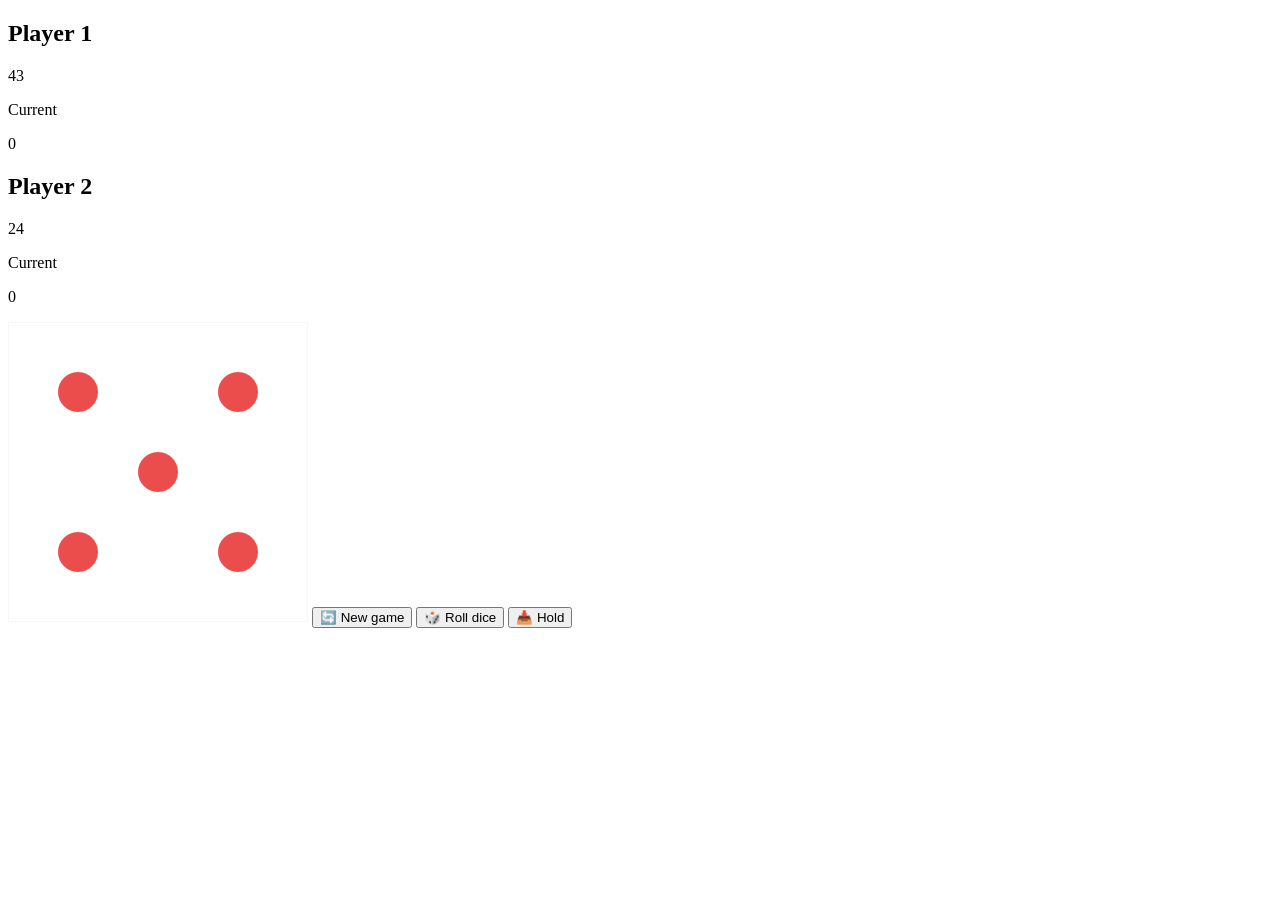
==== complete-javascript-course-master/complete-javascript-course-master/07-Pig-Game/starter/index.html @ 2612bc63 "Practicing Day 1 - JS" ====
<!DOCTYPE html>
<html lang="en">
  <head>
    <meta charset="UTF-8" />
    <meta name="viewport" content="width=device-width, initial-scale=1.0" />
    <meta http-equiv="X-UA-Compatible" content="ie=edge" />
    <link rel="stylesheet" href="style.css" />
    <title>Pig Game</title>
  </head>
  <body>
    <main>
      <section class="player player--0 player--active">
        <h2 class="name" id="name--0">Player 1</h2>
        <p class="score" id="score--0">43</p>
        <div class="current">
          <p class="current-label">Current</p>
          <p class="current-score" id="current--0">0</p>
        </div>
      </section>
      <section class="player player--1">
        <h2 class="name" id="name--1">Player 2</h2>
        <p class="score" id="score--1">24</p>
        <div class="current">
          <p class="current-label">Current</p>
          <p class="current-score" id="current--1">0</p>
        </div>
      </section>

      <img src="dice-5.png" alt="Playing dice" class="dice" />
      <button class="btn btn--new">🔄 New game</button>
      <button class="btn btn--roll">🎲 Roll dice</button>
      <button class="btn btn--hold">📥 Hold</button>
    </main>
    <script src="script.js"></script>
  </body>
</html>
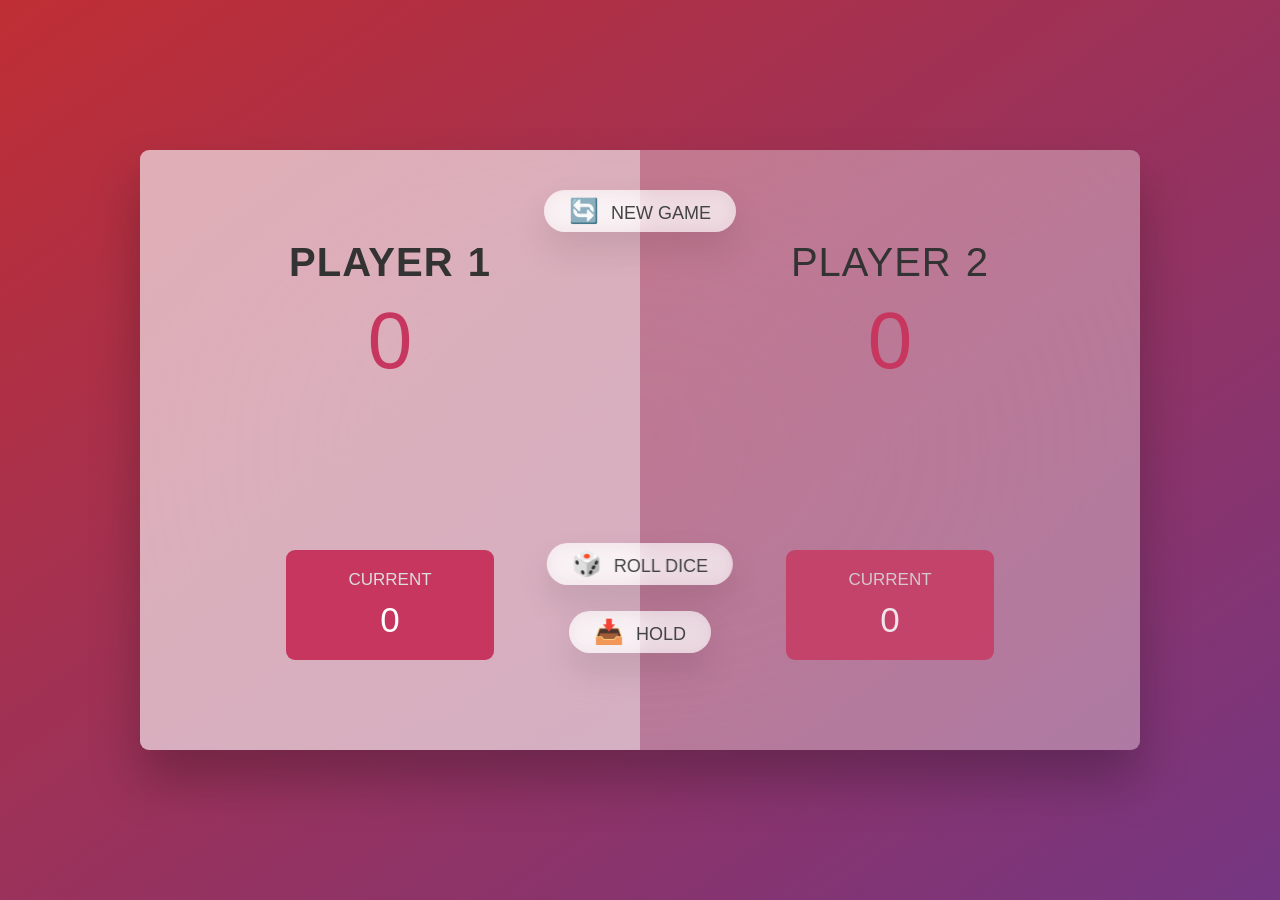
==== commit 99199361: "pig game completed" ====
--- a/complete-javascript-course-master/complete-javascript-course-master/07-Pig-Game/starter/index.html
+++ b/complete-javascript-course-master/complete-javascript-course-master/07-Pig-Game/starter/index.html
@@ -30,6 +30,13 @@
       <button class="btn btn--new">🔄 New game</button>
       <button class="btn btn--roll">🎲 Roll dice</button>
       <button class="btn btn--hold">📥 Hold</button>
+      <div class="winner-modal hidden" role="dialog" aria-modal="true" aria-labelledby="winner-modal-title">
+        <div class="winner-modal__content">
+          <h2 id="winner-modal-title">Winner!</h2>
+          <p><span class="winner-modal__name"></span> wins the game.</p>
+          <button class="winner-modal__new">Play again</button>
+        </div>
+      </div>
     </main>
     <script src="script.js"></script>
   </body>
--- a/complete-javascript-course-master/complete-javascript-course-master/07-Pig-Game/starter/style.css
+++ b/complete-javascript-course-master/complete-javascript-course-master/07-Pig-Game/starter/style.css
@@ -0,0 +1,213 @@
+@import url('https://fonts.googleapis.com/css2?family=Nunito&display=swap');
+
+* {
+  margin: 0;
+  padding: 0;
+  box-sizing: inherit;
+}
+
+html {
+  font-size: 62.5%;
+  box-sizing: border-box;
+}
+
+body {
+  font-family: 'Nunito', sans-serif;
+  font-weight: 400;
+  height: 100vh;
+  color: #333;
+  background-image: linear-gradient(to top left, #753682 0%, #bf2e34 100%);
+  display: flex;
+  align-items: center;
+  justify-content: center;
+}
+
+/* LAYOUT */
+main {
+  position: relative;
+  width: 100rem;
+  height: 60rem;
+  background-color: rgba(255, 255, 255, 0.35);
+  backdrop-filter: blur(200px);
+  filter: blur();
+  box-shadow: 0 3rem 5rem rgba(0, 0, 0, 0.25);
+  border-radius: 9px;
+  overflow: hidden;
+  display: flex;
+}
+
+.player {
+  flex: 50%;
+  padding: 9rem;
+  display: flex;
+  flex-direction: column;
+  align-items: center;
+  transition: all 0.75s;
+}
+
+/* ELEMENTS */
+.name {
+  position: relative;
+  font-size: 4rem;
+  text-transform: uppercase;
+  letter-spacing: 1px;
+  word-spacing: 2px;
+  font-weight: 300;
+  margin-bottom: 1rem;
+}
+
+.score {
+  font-size: 8rem;
+  font-weight: 300;
+  color: #c7365f;
+  margin-bottom: auto;
+}
+
+.player--active {
+  background-color: rgba(255, 255, 255, 0.4);
+}
+.player--active .name {
+  font-weight: 700;
+}
+.player--active .score {
+  font-weight: 400;
+}
+
+.player--active .current {
+  opacity: 1;
+}
+
+.current {
+  background-color: #c7365f;
+  opacity: 0.8;
+  border-radius: 9px;
+  color: #fff;
+  width: 65%;
+  padding: 2rem;
+  text-align: center;
+  transition: all 0.75s;
+}
+
+.current-label {
+  text-transform: uppercase;
+  margin-bottom: 1rem;
+  font-size: 1.7rem;
+  color: #ddd;
+}
+
+.current-score {
+  font-size: 3.5rem;
+}
+
+/* ABSOLUTE POSITIONED ELEMENTS */
+.btn {
+  position: absolute;
+  left: 50%;
+  transform: translateX(-50%);
+  color: #444;
+  background: none;
+  border: none;
+  font-family: inherit;
+  font-size: 1.8rem;
+  text-transform: uppercase;
+  cursor: pointer;
+  font-weight: 400;
+  transition: all 0.2s;
+
+  background-color: white;
+  background-color: rgba(255, 255, 255, 0.6);
+  backdrop-filter: blur(10px);
+
+  padding: 0.7rem 2.5rem;
+  border-radius: 50rem;
+  box-shadow: 0 1.75rem 3.5rem rgba(0, 0, 0, 0.1);
+}
+
+.btn::first-letter {
+  font-size: 2.4rem;
+  display: inline-block;
+  margin-right: 0.7rem;
+}
+
+.btn--new {
+  top: 4rem;
+}
+.btn--roll {
+  top: 39.3rem;
+}
+.btn--hold {
+  top: 46.1rem;
+}
+
+.btn:active {
+  transform: translate(-50%, 3px);
+  box-shadow: 0 1rem 2rem rgba(0, 0, 0, 0.15);
+}
+
+.btn:focus {
+  outline: none;
+}
+
+.dice {
+  position: absolute;
+  left: 50%;
+  top: 16.5rem;
+  transform: translateX(-50%);
+  height: 10rem;
+  box-shadow: 0 2rem 5rem rgba(0, 0, 0, 0.2);
+}
+
+.player--winner {
+  background-color: #2f2f2f;
+}
+
+.player--winner .name {
+  font-weight: 700;
+  color: #c7365f;
+}
+
+.winner-modal {
+  position: absolute;
+  inset: 0;
+  z-index: 2;
+  display: flex;
+  align-items: center;
+  justify-content: center;
+  background-color: rgba(0, 0, 0, 0.55);
+}
+
+.winner-modal__content {
+  padding: 3rem 4rem;
+  border-radius: 9px;
+  background-color: #2f2f2f;
+  color: #fff;
+  text-align: center;
+  box-shadow: 0 2rem 5rem rgba(0, 0, 0, 0.3);
+}
+
+.winner-modal__content h2 {
+  margin-bottom: 1rem;
+  color: #c7365f;
+  font-size: 3.5rem;
+}
+
+.winner-modal__content p {
+  font-size: 2rem;
+}
+
+.winner-modal__new {
+  margin-top: 2rem;
+  padding: 0.7rem 2rem;
+  border: none;
+  border-radius: 50rem;
+  background-color: #fff;
+  color: #444;
+  font: inherit;
+  font-size: 1.6rem;
+  text-transform: uppercase;
+  cursor: pointer;
+}
+
+.hidden {
+  display: none;
+}
